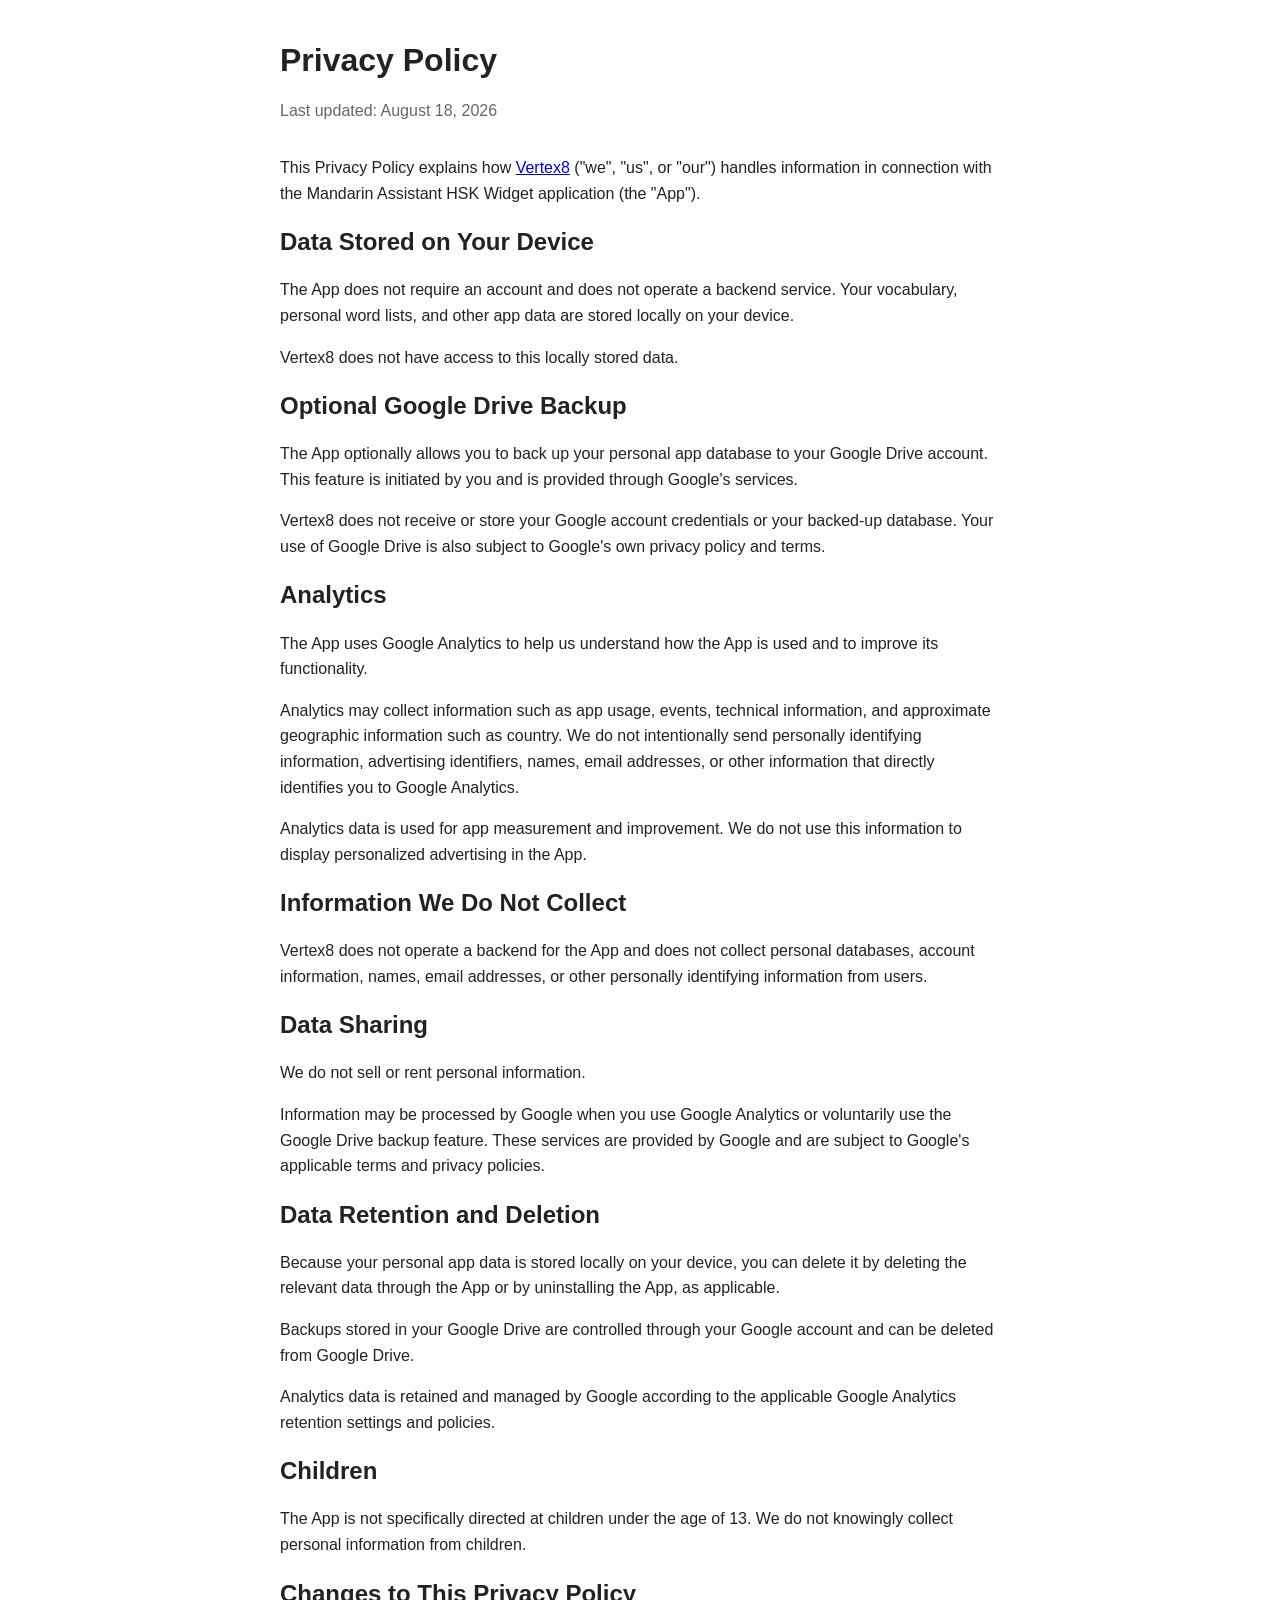
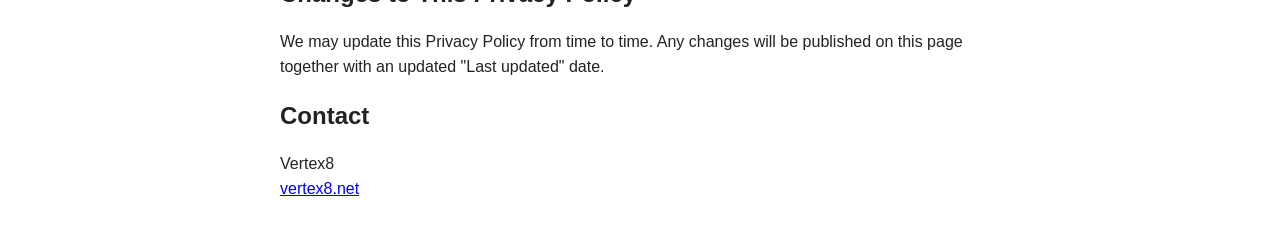
==== mandarin-assistant.html @ 317ec1fc "Add mandarin assistant privacy policy." ====
<!DOCTYPE html>
<html lang="en">
<head>
  <meta charset="utf-8">
  <meta name="viewport" content="width=device-width, initial-scale=1">
  <title>Privacy Policy — Mandarin Assistant HSK Widget</title>
  <style>
    body {
      max-width: 720px;
      margin: 40px auto;
      padding: 0 20px;
      font-family: -apple-system, BlinkMacSystemFont, "Segoe UI", sans-serif;
      line-height: 1.6;
      color: #222;
    }

    h1, h2 {
      line-height: 1.3;
    }

    h1 {
      margin-bottom: 0.25em;
    }

    .updated {
      color: #666;
      margin-bottom: 2em;
    }
  </style>
</head>

<body>

  <h1>Privacy Policy</h1>
  <p class="updated">Last updated: August 18, 2026</p>

  <p>
    This Privacy Policy explains how <a href="https://vertex8.net">Vertex8</a> ("we", "us", or "our")
    handles information in connection with the Mandarin Assistant HSK Widget
    application (the "App").
  </p>

  <h2>Data Stored on Your Device</h2>

  <p>
    The App does not require an account and does not operate a backend
    service. Your vocabulary, personal word lists, and other app data are
    stored locally on your device.
  </p>

  <p>
    Vertex8 does not have access to this locally stored data.
  </p>

  <h2>Optional Google Drive Backup</h2>

  <p>
    The App optionally allows you to back up your personal app database to
    your Google Drive account. This feature is initiated by you and is
    provided through Google's services.
  </p>

  <p>
    Vertex8 does not receive or store your Google account credentials or
    your backed-up database. Your use of Google Drive is also subject to
    Google's own privacy policy and terms.
  </p>

  <h2>Analytics</h2>

  <p>
    The App uses Google Analytics to help us understand how the App is used
    and to improve its functionality.
  </p>

  <p>
    Analytics may collect information such as app usage, events, technical
    information, and approximate geographic information such as country.
    We do not intentionally send personally identifying information,
    advertising identifiers, names, email addresses, or other information
    that directly identifies you to Google Analytics.
  </p>

  <p>
    Analytics data is used for app measurement and improvement. We do not
    use this information to display personalized advertising in the App.
  </p>

  <h2>Information We Do Not Collect</h2>

  <p>
    Vertex8 does not operate a backend for the App and does not collect
    personal databases, account information, names, email addresses, or
    other personally identifying information from users.
  </p>

  <h2>Data Sharing</h2>

  <p>
    We do not sell or rent personal information.
  </p>

  <p>
    Information may be processed by Google when you use Google Analytics or
    voluntarily use the Google Drive backup feature. These services are
    provided by Google and are subject to Google's applicable terms and
    privacy policies.
  </p>

  <h2>Data Retention and Deletion</h2>

  <p>
    Because your personal app data is stored locally on your device, you can
    delete it by deleting the relevant data through the App or by uninstalling
    the App, as applicable.
  </p>

  <p>
    Backups stored in your Google Drive are controlled through your Google
    account and can be deleted from Google Drive.
  </p>

  <p>
    Analytics data is retained and managed by Google according to the
    applicable Google Analytics retention settings and policies.
  </p>

  <h2>Children</h2>

  <p>
    The App is not specifically directed at children under the age of 13.
    We do not knowingly collect personal information from children.
  </p>

  <h2>Changes to This Privacy Policy</h2>

  <p>
    We may update this Privacy Policy from time to time. Any changes will be
    published on this page together with an updated "Last updated" date.
  </p>

  <h2>Contact</h2>

  <p>
    Vertex8<br>
    <a href="https://vertex8.net">vertex8.net</a>
  </p>

</body>
</html>
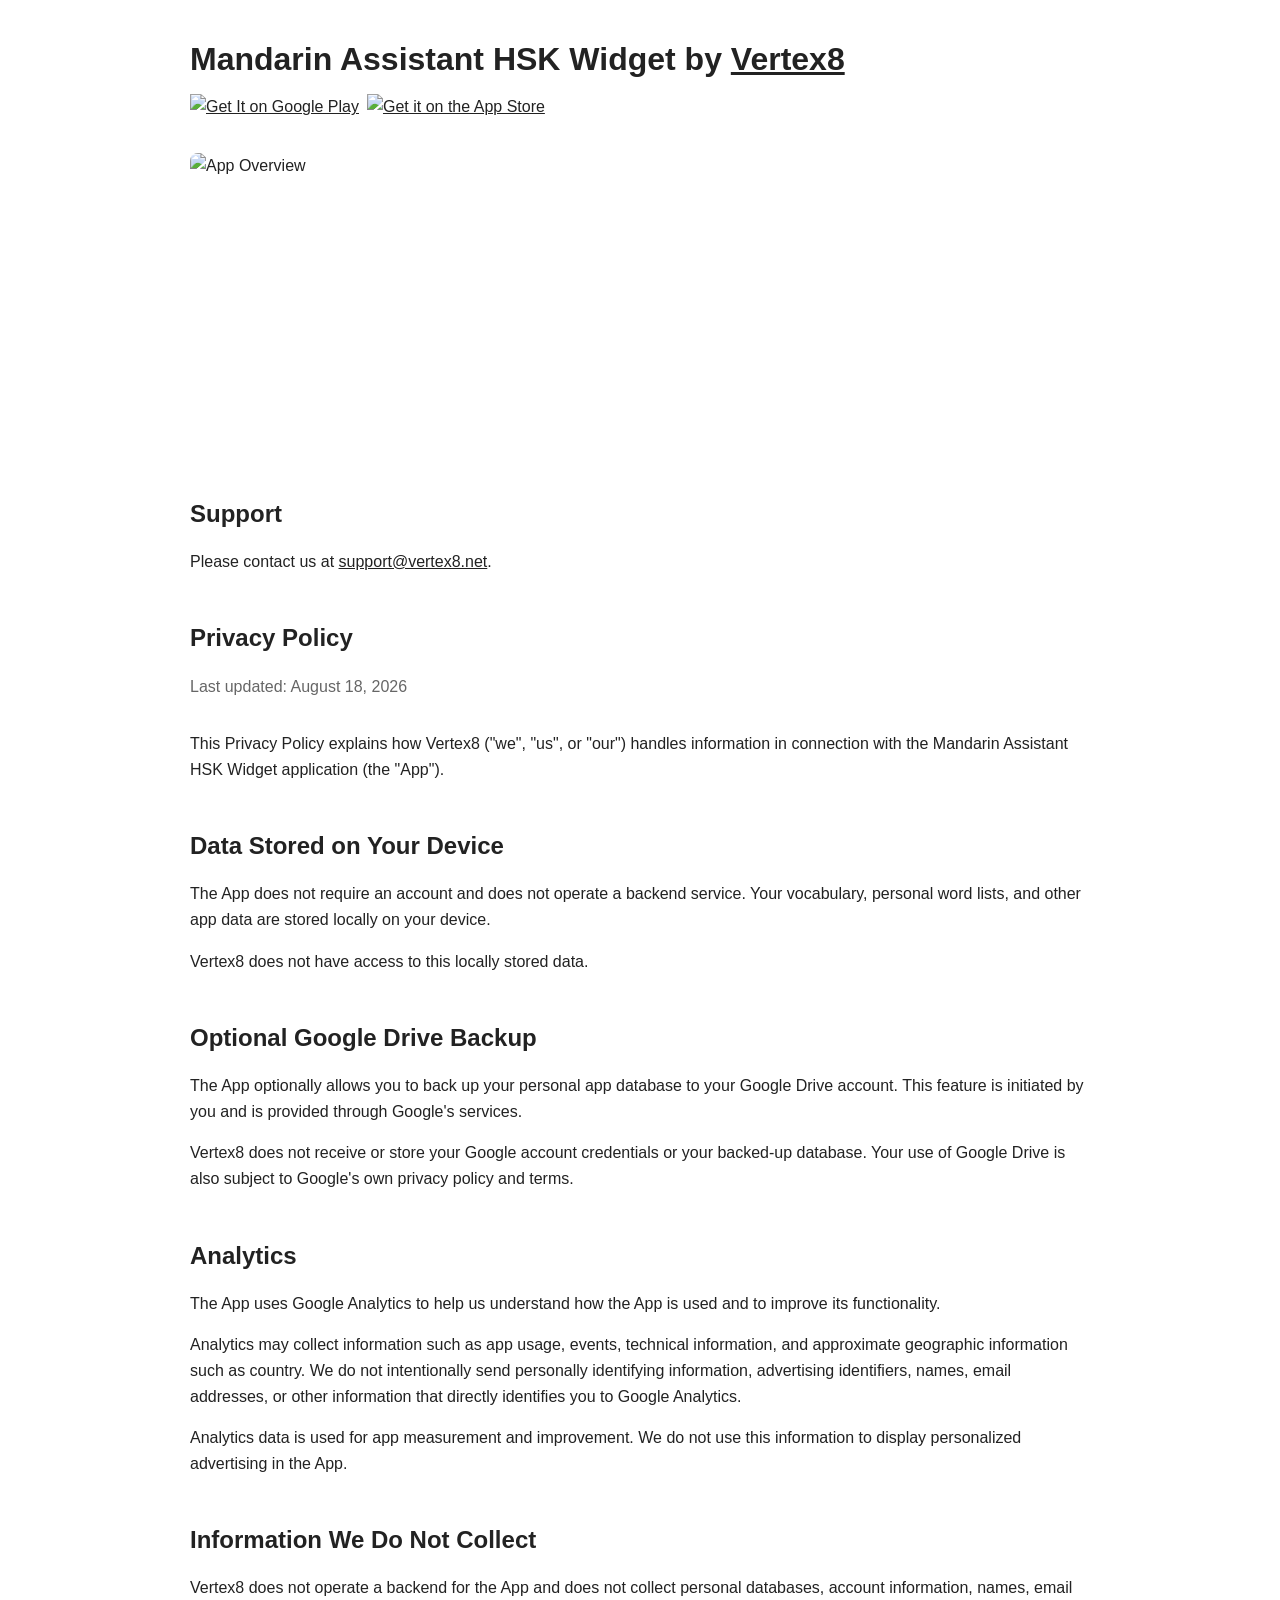
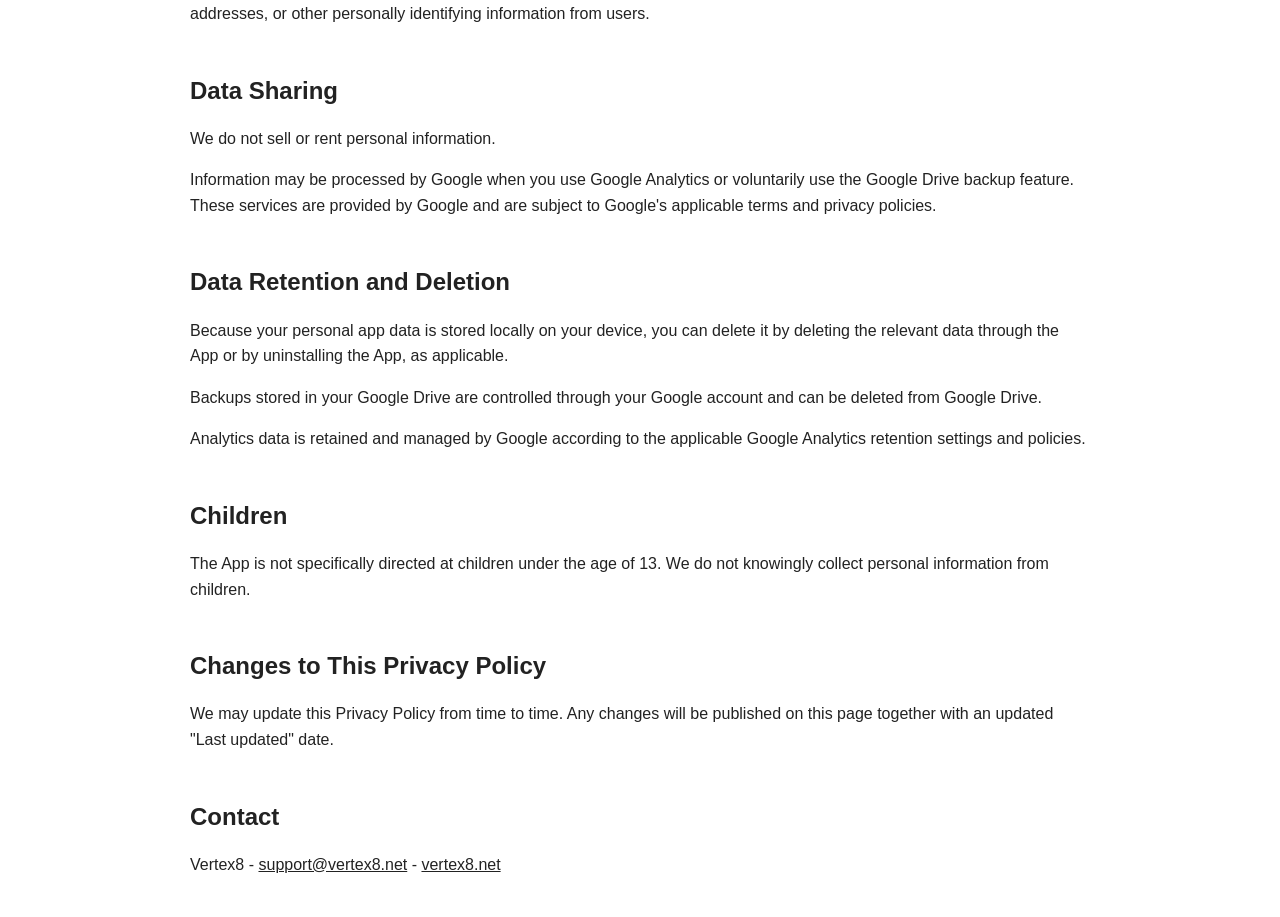
==== commit 23184985: "Update mandarin-assistant page to contain privacy policy  & support information." ====
--- a/mandarin-assistant.html
+++ b/mandarin-assistant.html
@@ -3,10 +3,12 @@
 <head>
   <meta charset="utf-8">
   <meta name="viewport" content="width=device-width, initial-scale=1">
-  <title>Privacy Policy — Mandarin Assistant HSK Widget</title>
+
+  <title>Mandarin Assistant HSK Widget — Support & Privacy Policy</title>
+
   <style>
     body {
-      max-width: 720px;
+      max-width: 900px;
       margin: 40px auto;
       padding: 0 20px;
       font-family: -apple-system, BlinkMacSystemFont, "Segoe UI", sans-serif;
@@ -14,137 +16,230 @@
       color: #222;
     }
 
-    h1, h2 {
+    header {
+      margin-bottom: 32px;
+    }
+
+    .title-row {
+      display: flex;
+      align-items: center;
+      flex-wrap: wrap;
+      gap: 16px;
+    }
+
+    h1 {
+      margin: 0;
+      line-height: 1.2;
+    }
+
+    .store-links {
+      display: flex;
+      align-items: center;
+      gap: 8px;
+    }
+
+    .store-links img {
+      display: block;
+      height: 35px;
+      width: auto;
+    }
+
+    .app-overview {
+      display: block;
+      width: 100%;
+      height: auto;
+      margin-top: 24px;
+      border-radius: 8px;
+    }
+
+    h2 {
       line-height: 1.3;
-    }
-
-    h1 {
-      margin-bottom: 0.25em;
+      margin-top: 2em;
     }
 
     .updated {
       color: #666;
       margin-bottom: 2em;
     }
+
+    a {
+      color: inherit;
+    }
   </style>
 </head>
 
 <body>
 
-  <h1>Privacy Policy</h1>
-  <p class="updated">Last updated: August 18, 2026</p>
-
-  <p>
-    This Privacy Policy explains how <a href="https://vertex8.net">Vertex8</a> ("we", "us", or "our")
-    handles information in connection with the Mandarin Assistant HSK Widget
-    application (the "App").
-  </p>
-
-  <h2>Data Stored on Your Device</h2>
-
-  <p>
-    The App does not require an account and does not operate a backend
-    service. Your vocabulary, personal word lists, and other app data are
-    stored locally on your device.
-  </p>
-
-  <p>
-    Vertex8 does not have access to this locally stored data.
-  </p>
-
-  <h2>Optional Google Drive Backup</h2>
-
-  <p>
-    The App optionally allows you to back up your personal app database to
-    your Google Drive account. This feature is initiated by you and is
-    provided through Google's services.
-  </p>
-
-  <p>
-    Vertex8 does not receive or store your Google account credentials or
-    your backed-up database. Your use of Google Drive is also subject to
-    Google's own privacy policy and terms.
-  </p>
-
-  <h2>Analytics</h2>
-
-  <p>
-    The App uses Google Analytics to help us understand how the App is used
-    and to improve its functionality.
-  </p>
-
-  <p>
-    Analytics may collect information such as app usage, events, technical
-    information, and approximate geographic information such as country.
-    We do not intentionally send personally identifying information,
-    advertising identifiers, names, email addresses, or other information
-    that directly identifies you to Google Analytics.
-  </p>
-
-  <p>
-    Analytics data is used for app measurement and improvement. We do not
-    use this information to display personalized advertising in the App.
-  </p>
-
-  <h2>Information We Do Not Collect</h2>
-
-  <p>
-    Vertex8 does not operate a backend for the App and does not collect
-    personal databases, account information, names, email addresses, or
-    other personally identifying information from users.
-  </p>
-
-  <h2>Data Sharing</h2>
-
-  <p>
-    We do not sell or rent personal information.
-  </p>
-
-  <p>
-    Information may be processed by Google when you use Google Analytics or
-    voluntarily use the Google Drive backup feature. These services are
-    provided by Google and are subject to Google's applicable terms and
-    privacy policies.
-  </p>
-
-  <h2>Data Retention and Deletion</h2>
-
-  <p>
-    Because your personal app data is stored locally on your device, you can
-    delete it by deleting the relevant data through the App or by uninstalling
-    the App, as applicable.
-  </p>
-
-  <p>
-    Backups stored in your Google Drive are controlled through your Google
-    account and can be deleted from Google Drive.
-  </p>
-
-  <p>
-    Analytics data is retained and managed by Google according to the
-    applicable Google Analytics retention settings and policies.
-  </p>
-
-  <h2>Children</h2>
-
-  <p>
-    The App is not specifically directed at children under the age of 13.
-    We do not knowingly collect personal information from children.
-  </p>
-
-  <h2>Changes to This Privacy Policy</h2>
-
-  <p>
-    We may update this Privacy Policy from time to time. Any changes will be
-    published on this page together with an updated "Last updated" date.
-  </p>
-
-  <h2>Contact</h2>
-
-  <p>
-    Vertex8<br>
-    <a href="https://vertex8.net">vertex8.net</a>
-  </p>
+  <header>
+    <div class="title-row">
+      <h1>Mandarin Assistant HSK Widget by  <a href="https://vertex8.net">Vertex8</a></h1>
+
+      <div class="store-links">
+        <a
+          href="https://play.google.com/store/apps/details?id=fr.berliat.hskwidget"
+          target="_blank"
+          rel="noopener"
+        >
+          <img
+            height="35"
+            alt="Get It on Google Play"
+            src="https://github.com/user-attachments/assets/735a8e12-def8-4d40-b385-ef5b3dfa2b1f"
+          />
+        </a>
+
+        <a
+          href="https://apps.apple.com/us/app/mandarin-assistant-hsk-widget/id6801617407"
+          target="_blank"
+          rel="noopener"
+        >
+          <img
+            height="35"
+            alt="Get it on the App Store"
+            src="https://github.com/user-attachments/assets/3a0d4d2d-67f1-48ad-9698-1998e5f38a69"
+          />
+        </a>
+      </div>
+    </div>
+
+    <img
+      class="app-overview"
+      width="4312"
+      height="1420"
+      alt="App Overview"
+      src="https://github.com/user-attachments/assets/83b0f3f0-5f5d-49d7-98b3-c0ad8b93b3ad"
+    />
+  </header>
+
+  <main>
+
+    <section>
+      <h2>Support</h2>
+
+      <p>
+        Please contact us at
+        <a href="mailto:support@vertex8.net">support@vertex8.net</a>.
+      </p>
+    </section>
+
+    <section>
+      <h2>Privacy Policy</h2>
+
+      <p class="updated">Last updated: August 18, 2026</p>
+
+      <p>
+        This Privacy Policy explains how Vertex8 ("we", "us", or "our")
+        handles information in connection with the Mandarin Assistant HSK
+        Widget application (the "App").
+      </p>
+
+      <h2>Data Stored on Your Device</h2>
+
+      <p>
+        The App does not require an account and does not operate a backend
+        service. Your vocabulary, personal word lists, and other app data are
+        stored locally on your device.
+      </p>
+
+      <p>
+        Vertex8 does not have access to this locally stored data.
+      </p>
+
+      <h2>Optional Google Drive Backup</h2>
+
+      <p>
+        The App optionally allows you to back up your personal app database to
+        your Google Drive account. This feature is initiated by you and is
+        provided through Google's services.
+      </p>
+
+      <p>
+        Vertex8 does not receive or store your Google account credentials or
+        your backed-up database. Your use of Google Drive is also subject to
+        Google's own privacy policy and terms.
+      </p>
+
+      <h2>Analytics</h2>
+
+      <p>
+        The App uses Google Analytics to help us understand how the App is used
+        and to improve its functionality.
+      </p>
+
+      <p>
+        Analytics may collect information such as app usage, events, technical
+        information, and approximate geographic information such as country.
+        We do not intentionally send personally identifying information,
+        advertising identifiers, names, email addresses, or other information
+        that directly identifies you to Google Analytics.
+      </p>
+
+      <p>
+        Analytics data is used for app measurement and improvement. We do not
+        use this information to display personalized advertising in the App.
+      </p>
+
+      <h2>Information We Do Not Collect</h2>
+
+      <p>
+        Vertex8 does not operate a backend for the App and does not collect
+        personal databases, account information, names, email addresses, or
+        other personally identifying information from users.
+      </p>
+
+      <h2>Data Sharing</h2>
+
+      <p>
+        We do not sell or rent personal information.
+      </p>
+
+      <p>
+        Information may be processed by Google when you use Google Analytics
+        or voluntarily use the Google Drive backup feature. These services are
+        provided by Google and are subject to Google's applicable terms and
+        privacy policies.
+      </p>
+
+      <h2>Data Retention and Deletion</h2>
+
+      <p>
+        Because your personal app data is stored locally on your device, you
+        can delete it by deleting the relevant data through the App or by
+        uninstalling the App, as applicable.
+      </p>
+
+      <p>
+        Backups stored in your Google Drive are controlled through your Google
+        account and can be deleted from Google Drive.
+      </p>
+
+      <p>
+        Analytics data is retained and managed by Google according to the
+        applicable Google Analytics retention settings and policies.
+      </p>
+
+      <h2>Children</h2>
+
+      <p>
+        The App is not specifically directed at children under the age of 13.
+        We do not knowingly collect personal information from children.
+      </p>
+
+      <h2>Changes to This Privacy Policy</h2>
+
+      <p>
+        We may update this Privacy Policy from time to time. Any changes will
+        be published on this page together with an updated "Last updated" date.
+      </p>
+
+      <h2>Contact</h2>
+
+      <p>
+        Vertex8 - <a href="mailto:support@vertex8.net">support@vertex8.net</a> - <a href="https://vertex8.net">vertex8.net</a>
+      </p>
+
+    </section>
+
+  </main>
 
 </body>
-</html>
+</html>
